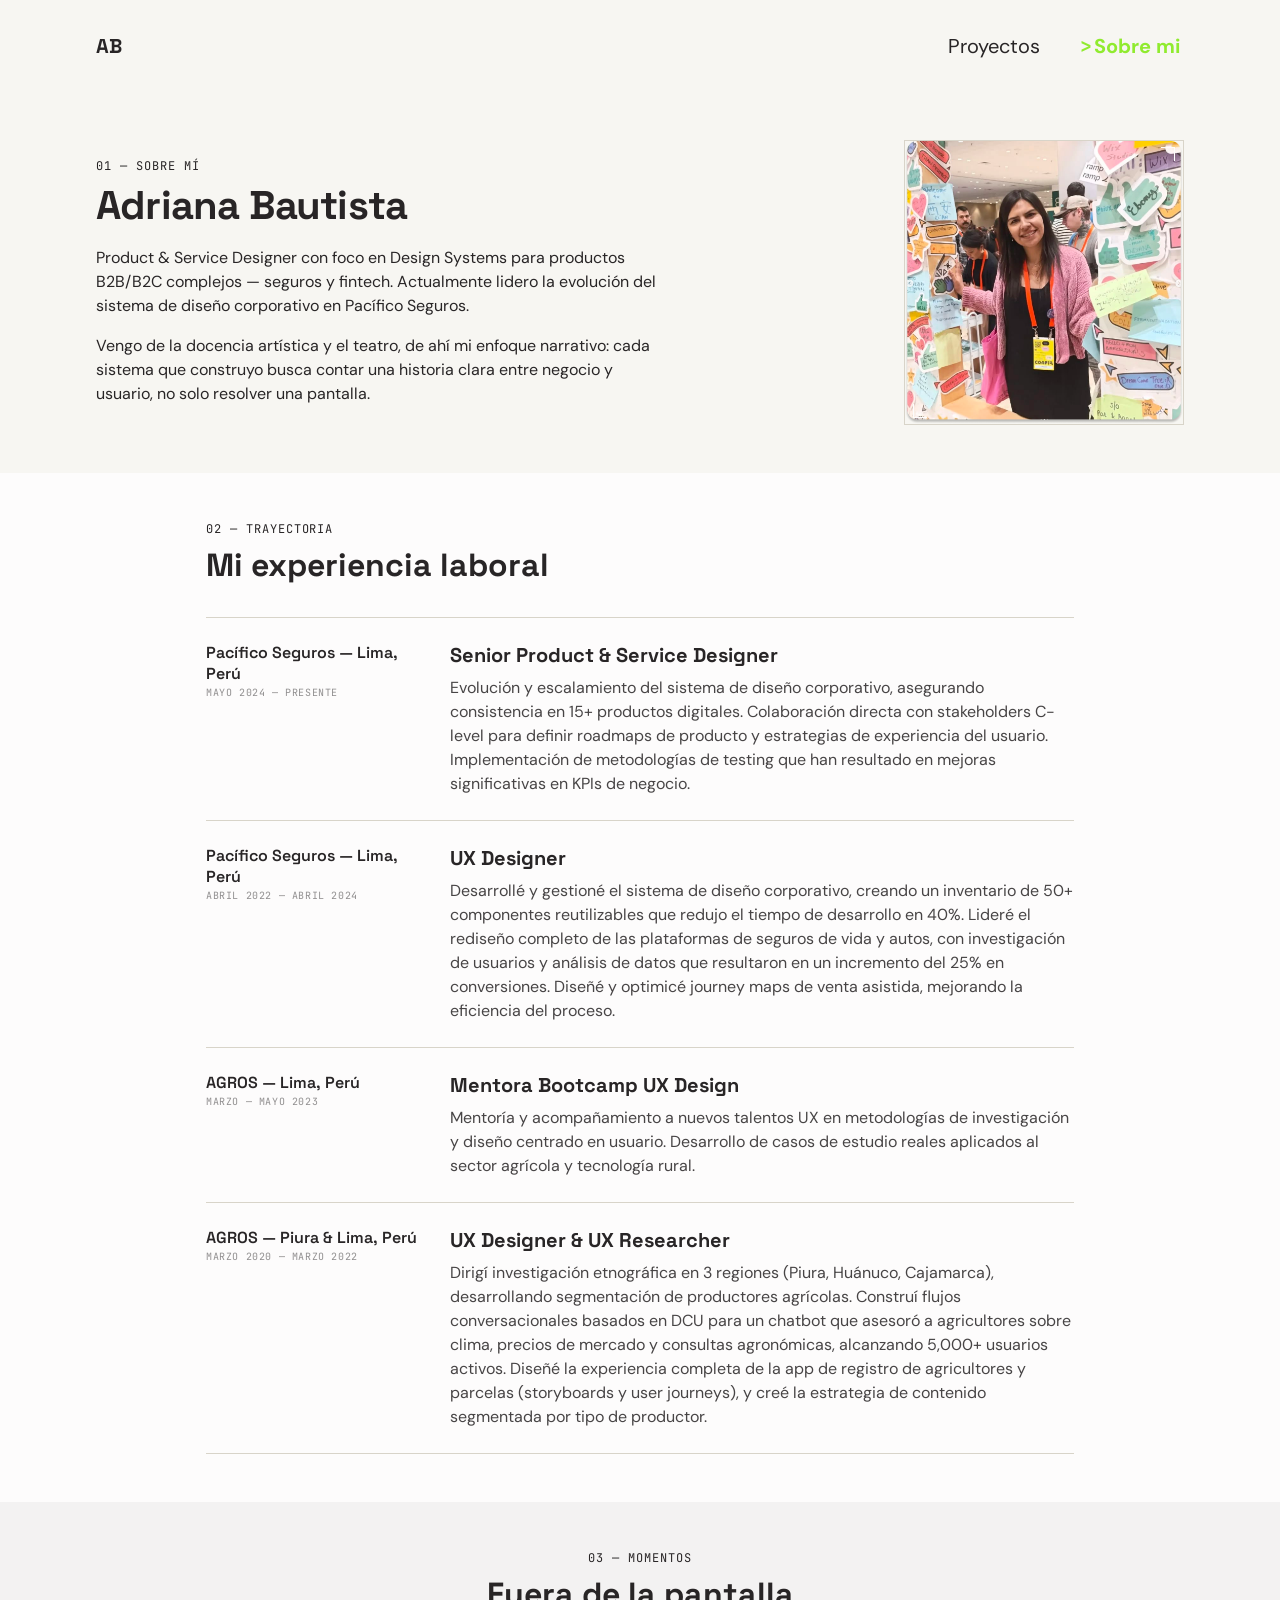
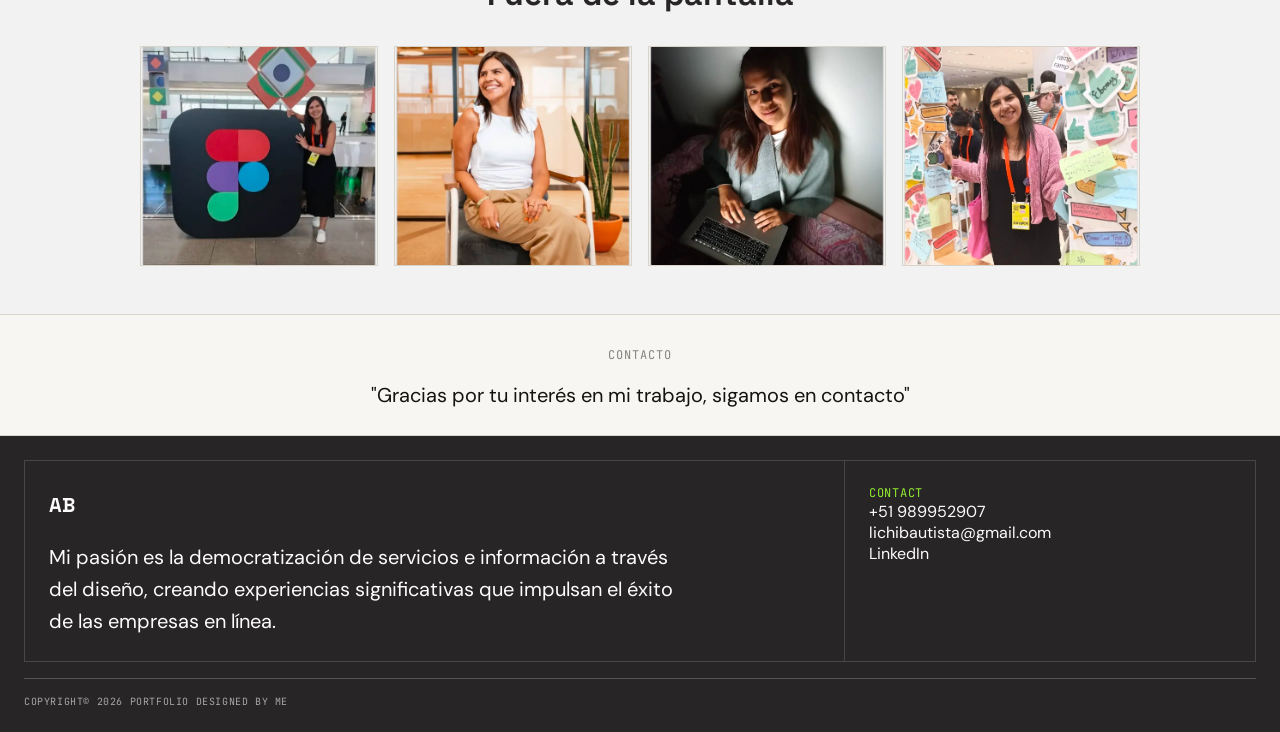
==== index.html @ 5d4fad94 "Add files via upload" ====
<!DOCTYPE html>
<html lang="es">
<head>
  <meta charset="UTF-8" />
  <meta name="viewport" content="width=device-width, initial-scale=1.0" />
  <title>Sobre mí — Adriana Bautista</title>
  <link rel="icon" type="image/svg+xml" href="favicon.svg" />
  <link rel="stylesheet" href="tokens.css?v=13" />
  <link rel="stylesheet" href="styles.css?v=13" />
</head>
<body>

  <!-- ===================== NAVBAR ===================== -->
  <header class="navbar">
    <a href="proyectos.html" class="navbar__logo">
      AB
      <span class="navbar__logo-tooltip">Volver al inicio</span>
    </a>
    <nav>
      <ul class="navbar__menu">
        <li><a href="proyectos.html" class="navbar__link">Proyectos</a></li>
        <li><a href="index.html" class="navbar__link navbar__link--active" aria-current="page">Sobre mi</a></li>
      </ul>
    </nav>
  </header>

  <!-- ===================== HERO ===================== -->
  <section class="about-hero">
    <div>
      <div class="about-hero__eyebrow" data-reveal>01 — sobre mí</div>
      <h1 class="about-hero__title" data-reveal>Adriana Bautista</h1>
      <p class="about-hero__bio" data-reveal>
        Product &amp; Service Designer con foco en Design Systems para
        productos B2B/B2C complejos — seguros y fintech. Actualmente lidero
        la evolución del sistema de diseño corporativo en Pacífico Seguros.
      </p>
      <p class="about-hero__bio" data-reveal>
        Vengo de la docencia artística y el teatro, de ahí mi enfoque
        narrativo: cada sistema que construyo busca contar una historia
        clara entre negocio y usuario, no solo resolver una pantalla.
      </p>
    </div>
    <div class="about-hero__photo" data-reveal>
      <img src="about-headshot.png" alt="Adriana Bautista" />
      <span class="about-hero__corner about-hero__corner--tr" aria-hidden="true"></span>
      <span class="about-hero__corner about-hero__corner--bl" aria-hidden="true"></span>
    </div>
  </section>

  <!-- ===================== TRAYECTORIA ===================== -->
  <section class="timeline-section">
    <div class="timeline-section__eyebrow" data-reveal>02 — trayectoria</div>
    <h2 class="timeline-section__title" data-reveal>Mi experiencia laboral</h2>

    <div class="timeline-entry" data-reveal>
      <div class="timeline-entry__meta">
        <span class="timeline-entry__company">Pacífico Seguros — Lima, Perú</span>
        <span class="timeline-entry__dates">Mayo 2024 — Presente</span>
      </div>
      <div>
        <h3 class="timeline-entry__role">Senior Product &amp; Service Designer</h3>
        <p class="timeline-entry__description">
          Evolución y escalamiento del sistema de diseño corporativo,
          asegurando consistencia en 15+ productos digitales. Colaboración
          directa con stakeholders C-level para definir roadmaps de producto
          y estrategias de experiencia del usuario. Implementación de
          metodologías de testing que han resultado en mejoras significativas
          en KPIs de negocio.
        </p>
      </div>
    </div>

    <div class="timeline-entry" data-reveal>
      <div class="timeline-entry__meta">
        <span class="timeline-entry__company">Pacífico Seguros — Lima, Perú</span>
        <span class="timeline-entry__dates">Abril 2022 — Abril 2024</span>
      </div>
      <div>
        <h3 class="timeline-entry__role">UX Designer</h3>
        <p class="timeline-entry__description">
          Desarrollé y gestioné el sistema de diseño corporativo, creando un
          inventario de 50+ componentes reutilizables que redujo el tiempo
          de desarrollo en 40%. Lideré el rediseño completo de las
          plataformas de seguros de vida y autos, con investigación de
          usuarios y análisis de datos que resultaron en un incremento del
          25% en conversiones. Diseñé y optimicé journey maps de venta
          asistida, mejorando la eficiencia del proceso.
        </p>
      </div>
    </div>

    <div class="timeline-entry" data-reveal>
      <div class="timeline-entry__meta">
        <span class="timeline-entry__company">AGROS — Lima, Perú</span>
        <span class="timeline-entry__dates">Marzo — Mayo 2023</span>
      </div>
      <div>
        <h3 class="timeline-entry__role">Mentora Bootcamp UX Design</h3>
        <p class="timeline-entry__description">
          Mentoría y acompañamiento a nuevos talentos UX en metodologías de
          investigación y diseño centrado en usuario. Desarrollo de casos
          de estudio reales aplicados al sector agrícola y tecnología rural.
        </p>
      </div>
    </div>

    <div class="timeline-entry" data-reveal>
      <div class="timeline-entry__meta">
        <span class="timeline-entry__company">AGROS — Piura &amp; Lima, Perú</span>
        <span class="timeline-entry__dates">Marzo 2020 — Marzo 2022</span>
      </div>
      <div>
        <h3 class="timeline-entry__role">UX Designer &amp; UX Researcher</h3>
        <p class="timeline-entry__description">
          Dirigí investigación etnográfica en 3 regiones (Piura, Huánuco,
          Cajamarca), desarrollando segmentación de productores agrícolas.
          Construí flujos conversacionales basados en DCU para un chatbot
          que asesoró a agricultores sobre clima, precios de mercado y
          consultas agronómicas, alcanzando 5,000+ usuarios activos. Diseñé
          la experiencia completa de la app de registro de agricultores y
          parcelas (storyboards y user journeys), y creé la estrategia de
          contenido segmentada por tipo de productor.
        </p>
      </div>
    </div>
  </section>

  <!-- ===================== MOMENTOS ===================== -->
  <section class="moments-section">
    <span class="moments-section__eyebrow" data-reveal>03 — momentos</span>
    <h2 class="moments-section__title" data-reveal>Fuera de la pantalla</h2>
    <div class="moments-grid" data-reveal>
      <img src="about-figma-config.png" alt="Adriana en Config, la conferencia de Figma" />
      <img src="about-conf-wall.png" alt="Adriana en una conferencia de diseño" />
      <img src="about-laboratoria.png" alt="Adriana en su graduación de Laboratoria" />
      <img src="about-headshot.png" alt="Adriana Bautista" />
    </div>
  </section>

  <!-- ===================== FOOTER ===================== -->
  <section class="footer-cta">
    <div class="footer-cta__eyebrow">contacto</div>
    "Gracias por tu interés en mi trabajo, sigamos en contacto"
  </section>

  <footer class="footer">
    <div class="footer__top">
      <div>
        <div class="navbar__logo" style="color: var(--color-secondary-10); margin-bottom: var(--space-16); cursor: default;">AB</div>
        <p class="footer__bio">
          Mi pasión es la democratización de servicios e información a través
          del diseño, creando experiencias significativas que impulsan el
          éxito de las empresas en línea.
        </p>
      </div>
      <div>
        <p class="footer__contact-title">Contact</p>
        <p class="footer__contact-item"><a href="tel:+51989952907">+51 989952907</a></p>
        <p class="footer__contact-item"><a href="mailto:lichibautista@gmail.com">lichibautista@gmail.com</a></p>
        <p class="footer__contact-item"><a href="https://www.linkedin.com/in/adrianabv/" target="_blank" rel="noopener">LinkedIn</a></p>
      </div>
    </div>
    <div class="footer__divider"></div>
    <p class="footer__copyright">Copyright© 2026 Portfolio designed by me</p>
  </footer>

  <button class="floating-avatar" id="floating-avatar" aria-label="Volver al inicio de la página" type="button">AB</button>

  <script src="main.js?v=13"></script>
</body>
</html>
---- tokens.css ----
/* ==========================================================================
   TOKENS.CSS
   Fuente de verdad del sistema de diseño. Extraído del Figma "portfolio_adri".
   REGLA: nunca hardcodear un color, tamaño de fuente o spacing fuera de aquí.
   Si necesitas un valor nuevo, agrégalo como token primero.
   ========================================================================== */

:root {
  /* ---- Color / Primitivos ---- */
  --gray-25: #fcfcfd;
  --gray-600: #475467;

  /* ---- Color / Secondary scale (neutros) ---- */
  --color-secondary-10: #fdfcfc;
  --color-secondary-50: #f3f2f2;
  --color-secondary-300: #c2bdc0;
  --color-secondary-900: #282526;

  /* ---- Color / Acentos con rol semántico ---- */
  --color-primary-10: #fef6fa;      /* fondo de sección destacada (footer CTA) */
  --color-accent-lime: #90eb2f;     /* acento decorativo / underline / borde CTA */
  --color-mint-light: #effcf0;      /* fondo sección hero */
  --color-mint-badge: #c9fdc0;      /* fondo de badges de categoría */
  --color-metric-text: #2f5e14;     /* texto sobre --color-mint-badge — para
     el pill de métrica real en casos ancla (SUS, %, conteos). Reutiliza
     --color-mint-badge como fondo en vez de crear un tono nuevo. */

  /* ---- Tipografía / Familias ---- */
  --font-title: 'Space Grotesk', sans-serif;   /* H1, H2 */
  --font-subtitle: 'Space Grotesk', sans-serif; /* H3, títulos de card */
  --font-body: 'DM Sans', sans-serif;           /* párrafos, labels */
  --font-mono: 'JetBrains Mono', monospace;     /* NUEVO — labels técnicos,
     tags de spec (dirección B: editorial/sistema, no "SaaS friendly") */

  /* ---- Dirección B: paleta editorial para hero y acentos técnicos ----
     No reemplaza la paleta existente (mint/lima ya usada en cards) —
     conviven: el hero usa hueso/tinta, el resto del sitio sigue en su
     paleta ya establecida. Ver nota de sistema en el chat sobre por qué
     no se aplicó todavía a todo el sitio. */
  --color-hero-bg: #f7f6f2;
  --color-hero-ink: #15130f;
  --color-hero-line: #d8d4c9;
  --color-hero-surface: #eae7dd;

  /* ---- Tipografía / Escala (tomada literal del Figma) ---- */
  --font-size-xs: 12px;
  --font-size-sm: 16px;   /* nota: sm y md coinciden en el Figma original */
  --font-size-md: 16px;
  --font-size-lg: 20px;
  --font-size-2xl: 32px;
  --font-size-3xl: 40px;

  --line-height-xs: 16px;
  --line-height-sm: 24px;
  --line-height-md: 32px;
  --line-height-lg: 40px;
  --line-height-xl: 48px;

  --font-weight-regular: 400;
  --font-weight-semibold: 600;
  --font-weight-bold: 700;

  /* ---- Spacing (escala de 8pt, tomada del Figma) ---- */
  --space-4: 4px;
  --space-8: 8px;
  --space-16: 16px;
  --space-24: 24px;
  --space-32: 32px;
  --space-48: 48px;
  --space-96: 96px;

  /* ---- Radio de bordes ---- */
  --radius-sm: 8px;
  --radius-md: 16px;
  --radius-lg: 24px;

  /* ---- Breakpoint (referencia, no ejecutable en CSS puro) ----
     mobile: < 768px
     desktop: >= 768px
     Si más adelante hay datos de tráfico real, se puede sumar un
     breakpoint intermedio (tablet ~1024px). Por ahora, uno solo
     evita sobre-ingeniería sin evidencia de uso. */

  /* ---- Motion tokens ----
     Dos duraciones, dos easings. No más — un sistema de motion con
     10 curvas distintas es tan inconsistente como uno sin tokens.
     easing-standard: para elementos que entran/cambian de estado.
     easing-emphasis: para microinteracciones que necesitan "vida"
     (hover de card, bounce sutil) — sale rápido, llega suave. */
  --duration-fast: 180ms;
  --duration-base: 320ms;
  --duration-slow: 600ms;
  --easing-standard: cubic-bezier(0.4, 0, 0.2, 1);
  --easing-emphasis: cubic-bezier(0.34, 1.56, 0.64, 1);

  /* ---- Motion reveal tokens ----
     El motion también es un token, no un efecto suelto (misma tesis que
     "toda la plataforma es un artefacto de tokens"). Regla de uso:
     - reveal-char: typewriter, solo para el mensaje central (<80 caracteres,
       primera vez por sesión) — quote-panel y KPI de Resultado con número real.
     - reveal-word: stagger por palabra, para contexto/narrativa más larga.
     - reveal-simple: fade/slide único — todo lo demás, y repeticiones
       dentro de la misma sesión (evita fatiga, Ley de Jakob).
     - corner-draw: los corner marks se "dibujan" en vez de aparecer de golpe. */
  --motion-reveal-char: 18ms;
  --motion-reveal-word: 45ms;
  --motion-reveal-simple: 320ms;
  --motion-corner-draw: 480ms cubic-bezier(0.2, 0.7, 0.3, 1);
}
---- styles.css ----
/* ==========================================================================
   STYLES.CSS
   Consume tokens.css. Nomenclatura BEM para que cada bloque sea reconocible
   como componente reutilizable, no como estilo suelto por página.
   ========================================================================== */

@import url('https://fonts.googleapis.com/css2?family=Space+Grotesk:wght@500;700&family=DM+Sans:wght@400;500;600&family=JetBrains+Mono:wght@400;500&display=swap');

* {
  box-sizing: border-box;
  margin: 0;
  padding: 0;
}

html {
  overflow-x: hidden;
}

body {
  font-family: var(--font-body);
  color: var(--color-secondary-900);
  background: var(--color-secondary-10);
  -webkit-font-smoothing: antialiased;
  overflow-x: hidden;
}

a {
  color: inherit;
  text-decoration: none;
  transition: color var(--duration-fast) var(--easing-standard);
}

/* ==========================================================================
   SCROLL REVEAL — utilidad reusable, no un efecto por sección distinto.
   Un solo patrón (fade + subtle rise) aplicado con delay escalonado via
   variable CSS, activado por IntersectionObserver en main.js.
   ========================================================================== */

[data-reveal] {
  opacity: 0;
  transform: translateY(24px);
  transition: opacity var(--duration-slow) var(--easing-standard),
              transform var(--duration-slow) var(--easing-standard);
  transition-delay: var(--reveal-delay, 0ms);
}

[data-reveal].is-visible {
  opacity: 1;
  transform: translateY(0);
}

@media (prefers-reduced-motion: reduce) {
  [data-reveal] {
    opacity: 1;
    transform: none;
    transition: none;
  }
}

img {
  max-width: 100%;
  display: block;
}

/* ==========================================================================
   NAVBAR
   ========================================================================== */

.navbar {
  position: sticky;
  top: 0;
  z-index: 40;
  display: flex;
  align-items: center;
  justify-content: space-between;
  padding: var(--space-24) var(--space-96);
  background: var(--color-hero-bg);
}

.navbar__logo {
  position: relative;
  display: inline-block;
  font-family: var(--font-title);
  font-weight: var(--font-weight-bold);
  font-size: var(--font-size-lg);
  line-height: var(--line-height-lg);
  letter-spacing: -0.01em;
  cursor: pointer;
}

.navbar__logo-tooltip {
  position: absolute;
  top: calc(100% + var(--space-8));
  left: 0;
  white-space: nowrap;
  background: var(--color-secondary-900);
  color: var(--color-hero-bg);
  font-family: var(--font-mono);
  font-size: 10px;
  text-transform: uppercase;
  letter-spacing: 0.06em;
  padding: var(--space-8) var(--space-16);
  border-radius: 2px;
  opacity: 0;
  transform: translateY(-4px);
  pointer-events: none;
  transition: opacity var(--duration-fast) var(--easing-standard),
              transform var(--duration-fast) var(--easing-standard);
}

.navbar__logo:hover .navbar__logo-tooltip,
.navbar__logo:focus-visible .navbar__logo-tooltip {
  opacity: 1;
  transform: translateY(0);
}

@media (prefers-reduced-motion: reduce) {
  .navbar__logo-tooltip {
    transition: none;
  }
}

.navbar__menu {
  display: flex;
  gap: var(--space-32);
  list-style: none;
}

.navbar__link {
  position: relative;
  display: inline-flex;
  align-items: center;
  font-family: var(--font-body);
  font-size: var(--font-size-lg);
  padding: var(--space-8) var(--space-4);
  min-height: 44px;
}

/* Prefijo ">" reservado en TODOS los items (activos o no) — el ancho
   fijo evita que el texto salte al cambiar de item activo (jank).
   Contenido siempre presente, solo cambia opacidad/posición. */
.navbar__link::before {
  content: '>';
  display: inline-block;
  width: 14px;
  font-family: var(--font-mono);
  color: var(--color-accent-lime);
  opacity: 0;
  transform: translateX(-4px);
  transition: opacity var(--duration-fast) var(--easing-standard),
              transform var(--duration-fast) var(--easing-standard);
}

.navbar__link--active {
  font-weight: var(--font-weight-bold);
  color: var(--color-accent-lime);
}

.navbar__link--active::before {
  opacity: 1;
  transform: translateX(0);
}

@media (max-width: 768px) {
  .navbar__link::before {
    width: 12px;
  }
}

@media (prefers-reduced-motion: reduce) {
  .navbar__link::before {
    transition: none;
  }
}

/* ==========================================================================
   CASE STUDY — componentes reutilizables para las 5 páginas de detalle
   (fna.html, inkabank.html, agros.html, ama.html, banbif.html). Mismo
   lenguaje que el resto del sitio: hueso/tinta, bordes finos, mono labels,
   corner marks. Un solo set de clases para las 5 páginas.
   ========================================================================== */

.case-breadcrumb {
  padding: var(--space-16) var(--space-96) 0;
  font-family: var(--font-mono);
  font-size: var(--font-size-xs);
  text-transform: uppercase;
  letter-spacing: 0.06em;
  opacity: 0.5;
}

.case-breadcrumb a {
  border-bottom: 1px solid var(--color-secondary-300);
  padding-bottom: 1px;
  transition: border-color var(--duration-fast) var(--easing-standard);
}

.case-breadcrumb a:hover,
.case-breadcrumb a:focus-visible {
  border-bottom-color: var(--color-secondary-900);
}

.case-nav-footer {
  display: flex;
  justify-content: space-between;
  align-items: center;
  padding-top: var(--space-32);
  margin-top: var(--space-16);
  border-top: 0.5px solid var(--color-hero-line);
  font-family: var(--font-mono);
  font-size: var(--font-size-xs);
  text-transform: uppercase;
  letter-spacing: 0.06em;
}

.case-nav-footer a {
  border-bottom: 1px solid var(--color-secondary-300);
  padding-bottom: 1px;
  transition: border-color var(--duration-fast) var(--easing-standard);
}

.case-nav-footer a:hover,
.case-nav-footer a:focus-visible {
  border-bottom-color: var(--color-secondary-900);
}

.case-hero {
  background: var(--color-hero-bg);
  padding: var(--space-48) var(--space-96);
  display: flex;
  flex-direction: column;
  align-items: center;
  gap: var(--space-16);
}

.case-hero__eyebrow {
  font-family: var(--font-mono);
  font-size: var(--font-size-xs);
  text-transform: uppercase;
  letter-spacing: 0.08em;
  opacity: 0.5;
}

.case-hero__title {
  font-family: var(--font-title);
  font-weight: var(--font-weight-bold);
  font-size: var(--font-size-3xl);
  line-height: var(--line-height-xl);
  letter-spacing: -0.02em;
  margin: 0;
}

.case-hero__meta {
  display: grid;
  grid-template-columns: repeat(4, 1fr);
  border: 0.5px solid var(--color-hero-line);
  max-width: 720px;
  margin: 0 auto;
}

.case-hero__meta-cell {
  padding: var(--space-16);
  border-right: 0.5px solid var(--color-hero-line);
  display: flex;
  flex-direction: column;
  gap: 2px;
}

.case-hero__meta-cell:last-child {
  border-right: none;
}

.case-hero__meta-label {
  font-family: var(--font-mono);
  font-size: 10px;
  text-transform: uppercase;
  letter-spacing: 0.06em;
  opacity: 0.5;
}

.case-hero__meta-value {
  font-family: var(--font-subtitle);
  font-weight: var(--font-weight-semibold);
  font-size: var(--font-size-sm);
}

.case-body {
  max-width: 760px;
  margin: 0 auto;
  padding: var(--space-48) var(--space-16);
  display: flex;
  flex-direction: column;
  gap: var(--space-48);
}

.case-section {
  display: flex;
  flex-direction: column;
  gap: var(--space-16);
  padding-top: var(--space-32);
  border-top: 0.5px solid var(--color-hero-line);
}

.case-section:first-child {
  border-top: none;
  padding-top: 0;
}

.case-section__label {
  display: flex;
  align-items: center;
  gap: var(--space-8);
  font-family: var(--font-mono);
  font-size: var(--font-size-xs);
  text-transform: uppercase;
  letter-spacing: 0.08em;
  color: var(--gray-600);
}

.case-section__label::before {
  content: '';
  width: 8px;
  height: 8px;
  background: var(--color-accent-lime);
}

.case-section__title {
  font-family: var(--font-title);
  font-weight: var(--font-weight-bold);
  font-size: var(--font-size-lg);
  margin: 0;
}

.case-section p {
  font-size: var(--font-size-md);
  line-height: var(--line-height-sm);
}

.case-section__tokens {
  display: flex;
  justify-content: space-between;
  gap: var(--space-16);
  margin-top: var(--space-8);
  padding-top: var(--space-8);
  border-top: 0.5px solid var(--color-hero-line);
  font-family: var(--font-mono);
  font-size: 10px;
  opacity: 0.45;
}

@media (max-width: 768px) {
  .case-section__tokens {
    flex-direction: column;
    gap: 2px;
  }
}

.case-image {
  position: relative;
  border: 0.5px solid var(--color-hero-line);
  padding: var(--space-16);
  display: flex;
  justify-content: center;
  background: var(--color-hero-surface);
}

.case-image img,
.case-image video {
  max-width: 100%;
  height: auto;
}

.case-image__caption {
  margin-top: var(--space-8);
  font-family: var(--font-mono);
  font-size: 10px;
  text-align: center;
  opacity: 0.5;
}

.case-proto-link {
  display: inline-flex;
  align-items: center;
  gap: var(--space-8);
  border: 0.5px solid var(--color-secondary-900);
  padding: var(--space-8) var(--space-16);
  font-family: var(--font-mono);
  font-size: var(--font-size-xs);
  text-transform: uppercase;
  letter-spacing: 0.06em;
  transition: background var(--duration-fast) var(--easing-standard),
              color var(--duration-fast) var(--easing-standard);
}

.case-proto-link:hover,
.case-proto-link:focus-visible {
  background: var(--color-secondary-900);
  color: var(--color-hero-bg);
}

.case-gallery {
  display: grid;
  grid-template-columns: 2fr 1fr;
  gap: var(--space-16);
  align-items: start;
}

.case-gallery .case-image {
  height: 100%;
}

.case-image--mobile img,
.case-image--mobile video {
  max-height: 420px;
  width: auto;
  margin: 0 auto;
}

.case-mobile-preview {
  max-width: 260px;
  margin: var(--space-16) auto 0;
}

.version-timeline {
  display: grid;
  grid-template-columns: repeat(3, 1fr);
  gap: var(--space-16);
}

.version-timeline__item {
  display: flex;
  flex-direction: column;
  align-items: center;
  gap: var(--space-8);
}

.version-timeline__year {
  font-family: var(--font-mono);
  font-size: var(--font-size-xs);
  text-transform: uppercase;
  letter-spacing: 0.08em;
  opacity: 0.5;
}

@media (max-width: 768px) {
  .version-timeline {
    grid-template-columns: 1fr;
  }
}

@media (max-width: 768px) {
  .case-gallery {
    grid-template-columns: 1fr;
  }
}

@media (max-width: 768px) {
  .case-breadcrumb,
  .case-hero {
    padding-left: var(--space-16);
    padding-right: var(--space-16);
  }
  .case-hero__meta {
    grid-template-columns: repeat(2, 1fr);
  }
  .case-hero__meta-cell:nth-child(2n) {
    border-right: none;
  }
}


/* ==========================================================================
   HERO — dirección B: spec-sheet editorial, no "SaaS friendly".
   Referencia: inspector de Figma / redlines. Paleta hueso+tinta propia
   de esta sección (--color-hero-*), separada de la paleta mint/lima que
   usa el resto del sitio — ver nota de sistema sobre extender esto a
   todo el sitio en una siguiente pasada.
   ========================================================================== */

.hero-b {
  background: var(--color-hero-bg);
  color: var(--color-hero-ink);
  border: 0.5px solid var(--color-hero-line);
  padding: var(--space-48) var(--space-96) var(--space-24);
  display: flex;
  flex-direction: column;
  align-items: center;
  gap: var(--space-4);
}

.hero-b__eyebrow {
  font-family: var(--font-mono);
  font-size: var(--font-size-xs);
  text-transform: uppercase;
  letter-spacing: 0.08em;
  opacity: 0.55;
  text-align: center;
  margin: 0 auto;
  animation: hero-rise var(--duration-slow) var(--easing-standard) both;
}

.hero-b__name {
  font-family: var(--font-title);
  font-weight: var(--font-weight-bold);
  font-size: var(--font-size-3xl);
  line-height: var(--line-height-xl);
  letter-spacing: -0.02em;
  text-align: center;
  margin: 0;
  animation: hero-rise var(--duration-slow) var(--easing-standard) 80ms both;
}

.hero-b__tagline {
  font-size: var(--font-size-md);
  line-height: var(--line-height-sm);
  text-align: center;
  max-width: 480px;
  opacity: 0.75;
  margin: 0 auto var(--space-24);
  animation: hero-rise var(--duration-slow) var(--easing-standard) 140ms both;
}

@keyframes hero-rise {
  from { opacity: 0; transform: translateY(16px); }
  to   { opacity: 1; transform: translateY(0); }
}

/* ---- Panel: grid de spec + foto, sin sombra, con líneas finas ---- */

.hero-b__panel {
  display: grid;
  grid-template-columns: 1fr 220px;
  max-width: 720px;
  margin: 0 auto;
  border: 0.5px solid var(--color-hero-line);
  animation: hero-rise var(--duration-slow) var(--easing-standard) 200ms both;
}

.hero-b__spec {
  border-right: 0.5px solid var(--color-hero-line);
  display: flex;
  flex-direction: column;
}

.hero-b__spec-grid {
  display: grid;
  grid-template-columns: repeat(2, 1fr);
}

.hero-b__spec-cell {
  padding: var(--space-16);
  border-right: 0.5px solid var(--color-hero-line);
  border-bottom: 0.5px solid var(--color-hero-line);
  display: flex;
  flex-direction: column;
  gap: 2px;
}

.hero-b__spec-cell:nth-child(2n) {
  border-right: none;
}

.hero-b__spec-cell--status {
  flex-direction: row;
  align-items: center;
  gap: var(--space-8);
  border-bottom: none;
}

.hero-b__spec-cell--wide {
  grid-column: span 2;
  border-right: none;
  border-bottom: 0.5px solid var(--color-hero-line);
}

.hero-b__spec-cell--wide:last-child {
  border-bottom: none;
}

.hero-b__spec-bio {
  font-family: var(--font-body);
  font-size: var(--font-size-sm);
  line-height: var(--line-height-sm);
  max-width: 460px;
  opacity: 0.8;
  margin: 0;
}

.hero-b__spec-label {
  font-family: var(--font-mono);
  font-size: 10px;
  text-transform: uppercase;
  letter-spacing: 0.06em;
  opacity: 0.5;
}

.hero-b__spec-value {
  font-family: var(--font-title);
  font-weight: var(--font-weight-bold);
  font-size: var(--font-size-lg);
}

.hero-b__spec-cell--status .hero-b__spec-value {
  font-family: var(--font-body);
  font-weight: var(--font-weight-semibold);
  font-size: var(--font-size-sm);
}

.hero-b__status-dot {
  width: 7px;
  height: 7px;
  border-radius: 50%;
  background: var(--color-accent-lime);
  flex-shrink: 0;
}

.hero-b__spec-footer {
  margin-top: auto;
  padding: var(--space-12, 12px) var(--space-16);
  border-top: 0.5px solid var(--color-hero-line);
  display: flex;
  justify-content: space-between;
  font-family: var(--font-mono);
  font-size: 10px;
  opacity: 0.5;
}

/* ---- Foto: sin sombra, con corner marks (firma visual del sistema) ---- */

.hero-b__photo {
  position: relative;
  background: var(--color-hero-surface);
  display: flex;
  align-items: flex-end;
  justify-content: center;
  overflow: hidden;
}

.hero-b__photo img {
  width: 100%;
  height: auto;
  display: block;
  object-fit: cover;
}

.hero-b__photo-tag {
  position: absolute;
  top: 8px;
  left: 8px;
  font-family: var(--font-mono);
  font-size: 9px;
  opacity: 0.4;
  z-index: 2;
}

.hero-b__corner {
  position: absolute;
  width: 14px;
  height: 14px;
  z-index: 2;
}

.hero-b__corner--tr {
  top: 6px;
  right: 8px;
  border-top: 1.5px solid var(--color-secondary-900);
  border-right: 1.5px solid var(--color-secondary-900);
}

.hero-b__corner--bl {
  bottom: 6px;
  left: 8px;
  border-bottom: 1.5px solid var(--color-secondary-900);
  border-left: 1.5px solid var(--color-secondary-900);
}

.hero-b__scroll-cue {
  display: flex;
  align-items: center;
  gap: var(--space-8);
  max-width: 720px;
  margin: var(--space-24) auto 0;
  cursor: pointer;
  font-family: var(--font-mono);
  font-size: 10px;
  text-transform: uppercase;
  letter-spacing: 0.06em;
  opacity: 0.5;
  padding: var(--space-8) 0;
  transition: opacity var(--duration-fast) var(--easing-standard);
}

.hero-b__scroll-cue:hover,
.hero-b__scroll-cue:focus-visible {
  opacity: 0.9;
}

.hero-b__scroll-line {
  flex: 1;
  height: 0.5px;
  background: var(--color-hero-line);
}

@media (max-width: 768px) {
  .hero-b {
    padding: var(--space-24) var(--space-16);
  }
  .hero-b__panel {
    grid-template-columns: 1fr;
  }
  .hero-b__spec {
    border-right: none;
    border-bottom: 0.5px solid var(--color-hero-line);
  }
  .hero-b__photo {
    min-height: 240px;
  }
}

@media (prefers-reduced-motion: reduce) {
  .hero-b__eyebrow,
  .hero-b__name,
  .hero-b__tagline,
  .hero-b__panel {
    animation: none;
  }
}

/* ==========================================================================
   QUOTE — panel editorial, mismo lenguaje que hero-b y project-card
   (borde fino + corner marks). Reemplaza el confetti de flores pastel,
   que pertenecía a la dirección visual anterior (ver chat: "ya no encaja").
   ========================================================================== */

.quote-section {
  padding: var(--space-48) var(--space-96);
  display: flex;
  flex-direction: column;
  align-items: center;
  gap: var(--space-16);
}

.quote-section__eyebrow {
  font-family: var(--font-mono);
  font-size: var(--font-size-xs);
  text-transform: uppercase;
  letter-spacing: 0.08em;
  opacity: 0.5;
}

.quote-panel {
  position: relative;
  max-width: 640px;
  margin: 0 auto;
  border: 0.5px solid var(--color-hero-line);
  padding: var(--space-48) var(--space-32);
  display: flex;
  flex-direction: column;
  align-items: center;
  gap: var(--space-16);
  background: var(--color-hero-bg);
}

.quote-panel__mark {
  font-family: var(--font-title);
  font-size: 48px;
  line-height: 1;
  color: var(--color-accent-lime);
  -webkit-text-stroke: 1.5px var(--color-secondary-900);
}

.quote-section__text {
  max-width: 480px;
  font-size: var(--font-size-lg);
  line-height: var(--line-height-md);
  text-align: center;
  margin: 0;
}

.quote-section__author {
  font-family: var(--font-mono);
  font-size: var(--font-size-xs);
  text-transform: uppercase;
  letter-spacing: 0.06em;
  opacity: 0.6;
  margin: 0;
}

.quote-panel__tokens {
  display: flex;
  gap: var(--space-16);
  font-family: var(--font-mono);
  font-size: 10px;
  opacity: 0.45;
}

.quote-panel__corner {
  position: absolute;
  width: 14px;
  height: 14px;
}

.quote-panel__corner--tr {
  top: 8px;
  right: 8px;
  border-top: 1.5px solid var(--color-secondary-900);
  border-right: 1.5px solid var(--color-secondary-900);
}

.quote-panel__corner--bl {
  bottom: 8px;
  left: 8px;
  border-bottom: 1.5px solid var(--color-secondary-900);
  border-left: 1.5px solid var(--color-secondary-900);
}

/* Corner-draw: en vez de aparecer de golpe, la esquina "se dibuja" —
   ambos brazos crecen desde el vértice hacia afuera. Activado por JS
   agregando .is-drawn cuando el quote-panel entra a viewport. */
.quote-panel__corner--tr,
.quote-panel__corner--bl {
  --draw: 0;
}

.quote-panel__corner--tr {
  clip-path: polygon(0 0, calc(var(--draw) * 100%) 0, calc(var(--draw) * 100%) 100%, 0 100%);
  transition: clip-path var(--motion-corner-draw);
}

.quote-panel__corner--bl {
  clip-path: polygon(calc(100% - (var(--draw) * 100%)) 100%, 100% 100%, 100% 0, calc(100% - (var(--draw) * 100%)) 0);
  transition: clip-path var(--motion-corner-draw);
}

.quote-panel.is-drawn .quote-panel__corner--tr,
.quote-panel.is-drawn .quote-panel__corner--bl {
  --draw: 1;
}

/* Cursor parpadeante del typewriter — agregado por JS al final del
   texto mientras escribe, removido al terminar. */
.quote-panel__cursor {
  display: inline-block;
  width: 2px;
  height: 1em;
  background: var(--color-accent-lime);
  margin-left: 2px;
  vertical-align: text-bottom;
  animation: cursor-blink 0.8s step-end infinite;
}

@keyframes cursor-blink {
  0%, 100% { opacity: 1; }
  50% { opacity: 0; }
}

@media (prefers-reduced-motion: reduce) {
  .quote-panel__corner--tr,
  .quote-panel__corner--bl {
    transition: none;
    --draw: 1;
  }
  .quote-panel__cursor {
    display: none;
  }
}

/* ==========================================================================
   PROYECTOS — GRID Y CARD
   ========================================================================== */

.projects-section {
  background: var(--color-secondary-50);
  padding: var(--space-48) var(--space-96);
  display: flex;
  flex-direction: column;
  align-items: center;
  gap: var(--space-8);
}

.projects-section__eyebrow {
  font-family: var(--font-mono);
  font-size: var(--font-size-xs);
  text-transform: uppercase;
  letter-spacing: 0.08em;
  opacity: 0.5;
}

.projects-section__title {
  position: relative;
  font-family: var(--font-title);
  font-weight: var(--font-weight-bold);
  font-size: var(--font-size-2xl);
  line-height: var(--line-height-lg);
  padding-bottom: 16px;
}

.projects-section__title::after {
  content: '';
  position: absolute;
  bottom: 0;
  left: 50%;
  transform: translateX(-50%);
  width: 48px;
  height: 2px;
  background: var(--color-accent-lime);
}

.projects-grid {
  display: grid;
  grid-template-columns: repeat(auto-fit, minmax(320px, 1fr));
  gap: var(--space-24);
  width: 100%;
  margin-top: var(--space-32);
}

/* ==========================================================================
   CAROUSEL — resto de proyectos, más allá de los 3 destacados. Scroll-snap
   nativo (drag/swipe gratis en touch y trackpad), flechas para affordance
   visible en desktop. Mismo lenguaje visual que project-card, sin librería.
   ========================================================================== */

.carousel-wrapper {
  display: flex;
  align-items: center;
  gap: var(--space-16);
  width: 100%;
  margin-top: var(--space-16);
}

.carousel-track {
  display: flex;
  gap: var(--space-24);
  overflow-x: auto;
  scroll-snap-type: x mandatory;
  scroll-behavior: smooth;
  padding-bottom: var(--space-8);
  -webkit-overflow-scrolling: touch;
}

.carousel-track::-webkit-scrollbar {
  height: 4px;
}

.carousel-track::-webkit-scrollbar-thumb {
  background: var(--color-hero-line);
}

.carousel-card {
  flex: 0 0 320px;
  scroll-snap-align: start;
}

.carousel-arrow {
  flex-shrink: 0;
  width: 40px;
  height: 40px;
  display: flex;
  align-items: center;
  justify-content: center;
  background: var(--color-hero-bg);
  border: 0.5px solid var(--color-hero-line);
  border-radius: 4px;
  font-family: var(--font-mono);
  font-size: var(--font-size-md);
  cursor: pointer;
  transition: border-color var(--duration-fast) var(--easing-standard),
              opacity var(--duration-fast) var(--easing-standard);
}

.carousel-arrow:hover,
.carousel-arrow:focus-visible {
  border-color: var(--color-accent-lime);
}

.carousel-arrow:disabled {
  opacity: 0.3;
  cursor: default;
}

@media (max-width: 768px) {
  .carousel-card {
    flex-basis: 260px;
  }
  .carousel-arrow {
    display: none;
  }
}

@media (prefers-reduced-motion: reduce) {
  .carousel-track {
    scroll-behavior: auto;
  }
}

.project-card {
  position: relative;
  background: var(--color-hero-bg);
  border: 0.5px solid var(--color-hero-line);
  border-radius: 4px;
  padding: var(--space-24);
  display: flex;
  flex-direction: column;
  gap: var(--space-24);
  overflow: hidden;
  transition: border-color var(--duration-base) var(--easing-standard);
}

.project-card::before,
.project-card::after {
  content: '';
  position: absolute;
  width: 12px;
  height: 12px;
  opacity: 0;
  transition: opacity var(--duration-base) var(--easing-standard);
}

.project-card::before {
  top: 6px;
  right: 6px;
  border-top: 1.5px solid var(--color-secondary-900);
  border-right: 1.5px solid var(--color-secondary-900);
}

.project-card::after {
  bottom: 6px;
  left: 6px;
  border-bottom: 1.5px solid var(--color-secondary-900);
  border-left: 1.5px solid var(--color-secondary-900);
}

.project-card:hover,
.project-card:focus-within {
  border-color: var(--color-accent-lime);
}

.project-card:hover::before,
.project-card:hover::after,
.project-card:focus-within::before,
.project-card:focus-within::after {
  opacity: 1;
}

.project-card__image-wrapper img {
  transition: transform var(--duration-slow) var(--easing-standard);
}

.project-card:hover .project-card__image-wrapper img {
  transform: scale(1.02);
}

.project-card__badge {
  position: absolute;
  top: 12px;
  right: 12px;
  background: transparent;
  border: 0.5px solid var(--color-hero-line);
  border-radius: 2px;
  padding: 4px 10px;
  font-family: var(--font-mono);
  font-size: 10px;
  text-transform: uppercase;
  letter-spacing: 0.06em;
}

@media (prefers-reduced-motion: reduce) {
  .project-card,
  .project-card__image-wrapper img,
  .project-card__badge,
  .project-card::before,
  .project-card::after {
    transition: none;
  }
}

.project-card__title {
  font-family: var(--font-subtitle);
  font-weight: var(--font-weight-bold);
  font-size: var(--font-size-lg);
  line-height: var(--line-height-sm);
}

/* Estructura de copy recomendada: rol + problema + resultado.
   Ver placeholders en el HTML — reemplazar con contenido real por proyecto. */
.project-card__role {
  font-size: var(--font-size-sm);
  font-weight: var(--font-weight-semibold);
  color: var(--gray-600);
  text-transform: uppercase;
  letter-spacing: 0.02em;
}

.project-card__description {
  font-size: var(--font-size-md);
  line-height: var(--line-height-sm);
}

.project-card__result {
  font-size: var(--font-size-md);
  line-height: var(--line-height-sm);
  padding-left: var(--space-16);
  border-left: 3px solid var(--color-accent-lime);
}

.project-card__link {
  align-self: flex-start;
  display: inline-flex;
  align-items: center;
  gap: var(--space-4);
  border-bottom: 1px solid var(--color-accent-lime);
  color: var(--color-secondary-900);
  font-family: var(--font-mono);
  font-weight: var(--font-weight-semibold);
  font-size: 13px;
  text-transform: uppercase;
  letter-spacing: 0.04em;
  padding-bottom: var(--space-4);
  transition: color var(--duration-fast) var(--easing-standard);
}

.project-card__link:hover,
.project-card__link:focus-visible {
  color: var(--color-accent-lime);
}

.project-card__link::after {
  content: '→';
  display: inline-block;
  color: var(--color-accent-lime);
  transition: transform var(--duration-fast) var(--easing-standard);
}

.project-card__link:hover::after,
.project-card__link:focus-visible::after {
  transform: translateX(4px);
}

.project-card__image-wrapper {
  display: flex;
  align-items: center;
  justify-content: flex-start;
  height: 170px;
}

.project-card__image-wrapper img {
  max-height: 100%;
  max-width: 100%;
  width: auto;
  object-fit: contain;
}

/* ==========================================================================
   CASO DESTACADO — un solo proyecto con jerarquía distinta, mismo
   componente base (.project-card). Layout horizontal (no vertical como el
   resto) porque al ocupar el ancho completo de .projects-anchors necesita
   usar ese espacio con intención, no dejarlo vacío. El corner mark ya
   existe como hover-only en .project-card (línea ~1009) — acá queda
   permanentemente visible en vez de inventar un lenguaje visual nuevo.
   Von Restorff funciona por contraste: por eso es 1 sobre 6 proyectos
   totales, no 2 o 3 — más de un tercio del set "destacado" deja de leerse
   como excepción.
   ========================================================================== */

.projects-anchors {
  display: flex;
  flex-direction: column;
  gap: var(--space-24);
  width: 100%;
  margin-top: var(--space-32);
}

.project-card--anchor-primary {
  flex-direction: row;
  align-items: center;
  padding: var(--space-32);
  gap: var(--space-32);
}

.project-card__anchor-body {
  display: flex;
  flex-direction: column;
  gap: var(--space-16);
  flex: 1;
  min-width: 0;
  max-width: 640px;
}

.project-card--anchor-primary .project-card__title {
  font-size: var(--font-size-2xl);
  line-height: var(--line-height-md);
}

.project-card--anchor-primary .project-card__image-wrapper {
  flex: 0 0 280px;
  height: 280px;
  justify-content: center;
}

.project-card--anchor-primary::before,
.project-card--anchor-primary::after {
  opacity: 1;
}

.project-card__badge--primary {
  background: var(--color-accent-lime);
  border-color: var(--color-accent-lime);
  color: var(--color-hero-ink);
}

.project-card__metric {
  align-self: flex-start;
  font-family: var(--font-mono);
  font-size: 12px;
  background: var(--color-mint-badge);
  color: var(--color-metric-text);
  padding: 4px 10px;
  border-radius: 3px;
}

@media (max-width: 768px) {
  .project-card--anchor-primary {
    flex-direction: column;
    align-items: stretch;
  }
  .project-card__anchor-body {
    max-width: 100%;
  }
  .project-card--anchor-primary .project-card__image-wrapper {
    flex: none;
    width: 100%;
    height: 200px;
  }
}

/* ==========================================================================
   HERRAMIENTAS (collage)
   ========================================================================== */

.tools-section {
  background: white;
  padding: var(--space-48) var(--space-96);
  display: flex;
  flex-direction: column;
  align-items: center;
  gap: var(--space-8);
}

.tools-section__eyebrow {
  font-family: var(--font-mono);
  font-size: var(--font-size-xs);
  text-transform: uppercase;
  letter-spacing: 0.08em;
  opacity: 0.5;
}

.tools-section__title {
  font-family: var(--font-title);
  font-weight: var(--font-weight-bold);
  font-size: var(--font-size-2xl);
  line-height: var(--line-height-lg);
  text-align: center;
  margin-bottom: var(--space-24);
}

/* ==========================================================================
   STACK CARD — tercera variante de "spec card" del sistema (junto a
   hero-card y quote-card). Comparten corner marks + token footer, pero
   el reveal es en hover por repetición de 6 instancias — el typewriter
   queda reservado al mensaje central único (cita/KPI).
   ========================================================================== */

.stack-grid {
  display: grid;
  grid-template-columns: repeat(3, 1fr);
  gap: var(--space-16);
  width: 100%;
  max-width: 720px;
}

.stack-card {
  position: relative;
  display: flex;
  flex-direction: column;
  gap: var(--space-4);
  padding: var(--space-16);
  min-height: 100px;
  background: var(--color-hero-bg);
  border: 0.5px solid var(--color-hero-line);
  transition: border-color var(--duration-base) var(--easing-standard);
}

.stack-card:hover {
  border-color: var(--color-accent-lime);
}

/* Logo monocromo vía mask-image: el SVG de marca solo aporta la forma
   (alpha), el color real lo controla background-color — así el logo
   puede pasar de tinta a lima en :hover sin swap de imagen ni JS. */
.stack-card__logo {
  width: 24px;
  height: 24px;
  background-color: var(--color-secondary-900);
  -webkit-mask-size: contain;
  mask-size: contain;
  -webkit-mask-repeat: no-repeat;
  mask-repeat: no-repeat;
  transition: background-color var(--duration-base) var(--easing-standard);
}

.stack-card__logo--figma {
  -webkit-mask-image: url('https://cdn.simpleicons.org/figma');
  mask-image: url('https://cdn.simpleicons.org/figma');
}

.stack-card__logo--hotjar {
  -webkit-mask-image: url('https://cdn.simpleicons.org/hotjar');
  mask-image: url('https://cdn.simpleicons.org/hotjar');
}

.stack-card:hover .stack-card__logo {
  background-color: var(--color-accent-lime);
}

.stack-card__mark {
  font-family: var(--font-subtitle);
  font-weight: var(--font-weight-bold);
  font-size: var(--font-size-lg);
  color: var(--color-secondary-900);
  transition: color var(--duration-base) var(--easing-standard);
}

.stack-card:hover .stack-card__mark {
  color: var(--color-accent-lime);
}

.stack-card__label {
  font-size: var(--font-size-sm);
  font-weight: var(--font-weight-semibold);
  color: var(--color-secondary-900);
  margin-top: auto;
}

/* Token footer — mismo patrón que hero-card y quote-card, pero disparado
   por hover (no por scroll) porque son 6 instancias repetidas del mismo
   gesto; un reveal narrativo por card sería ruido, no información. */
.stack-card__used-for {
  font-family: var(--font-mono);
  font-size: 10px;
  opacity: 0;
  max-height: 0;
  overflow: hidden;
  transition: opacity var(--duration-base) var(--easing-standard),
              max-height var(--duration-base) var(--easing-standard);
}

.stack-card:hover .stack-card__used-for {
  opacity: 0.5;
  max-height: 20px;
}

/* Corner marks: mismo "draw" del quote-panel (clip-path progresivo),
   disparado en hover en vez de por scroll. */
.stack-card__corner {
  position: absolute;
  width: 12px;
  height: 12px;
  --draw: 0;
}

.stack-card__corner--tr {
  top: 6px;
  right: 6px;
  border-top: 1.5px solid var(--color-secondary-900);
  border-right: 1.5px solid var(--color-secondary-900);
  clip-path: polygon(0 0, calc(var(--draw) * 100%) 0, calc(var(--draw) * 100%) 100%, 0 100%);
  transition: clip-path var(--motion-corner-draw);
}

.stack-card__corner--bl {
  bottom: 6px;
  left: 6px;
  border-bottom: 1.5px solid var(--color-secondary-900);
  border-left: 1.5px solid var(--color-secondary-900);
  clip-path: polygon(calc(100% - (var(--draw) * 100%)) 100%, 100% 100%, 100% 0, calc(100% - (var(--draw) * 100%)) 0);
  transition: clip-path var(--motion-corner-draw);
}

.stack-card:hover .stack-card__corner--tr,
.stack-card:hover .stack-card__corner--bl {
  --draw: 1;
}

@media (max-width: 768px) {
  .stack-grid {
    grid-template-columns: repeat(2, 1fr);
  }
}

@media (prefers-reduced-motion: reduce) {
  .stack-card,
  .stack-card__logo,
  .stack-card__mark,
  .stack-card__used-for,
  .stack-card__corner--tr,
  .stack-card__corner--bl {
    transition: none;
  }
}

/* ==========================================================================
   FOOTER
   ========================================================================== */

.footer-cta {
  background: var(--color-hero-bg);
  border-top: 0.5px solid var(--color-hero-line);
  border-bottom: 0.5px solid var(--color-hero-line);
  padding: var(--space-24) var(--space-96);
  text-align: center;
  font-size: var(--font-size-lg);
  line-height: var(--line-height-md);
  color: var(--color-hero-ink);
}

.footer-cta__eyebrow {
  font-family: var(--font-mono);
  font-size: var(--font-size-xs);
  text-transform: uppercase;
  letter-spacing: 0.08em;
  opacity: 0.5;
  margin-bottom: var(--space-8);
}

.footer {
  background: var(--color-secondary-900);
  color: var(--color-secondary-10);
  padding: var(--space-24);
  display: flex;
  flex-direction: column;
  gap: var(--space-16);
}

.footer__top {
  display: grid;
  grid-template-columns: 2fr 1fr;
  border: 0.5px solid rgba(255, 255, 255, 0.15);
}

.footer__top > div {
  padding: var(--space-24);
}

.footer__top > div:first-child {
  border-right: 0.5px solid rgba(255, 255, 255, 0.15);
}

.footer__bio {
  max-width: 635px;
  font-size: var(--font-size-lg);
  line-height: var(--line-height-md);
}

.footer__social {
  display: flex;
  gap: var(--space-8);
}

.footer__social img,
.footer__social svg {
  transition: transform var(--duration-fast) var(--easing-emphasis),
              opacity var(--duration-fast) var(--easing-standard);
}

.footer__social a:hover img,
.footer__social a:focus-visible img {
  transform: translateY(-3px);
  opacity: 0.85;
}

.footer__contact-title {
  font-family: var(--font-mono);
  color: var(--color-accent-lime);
  text-transform: uppercase;
  letter-spacing: 0.06em;
  font-size: var(--font-size-xs);
}

.footer__contact-item {
  font-size: var(--font-size-md);
}

.footer__contact-item a {
  border-bottom: 1px solid transparent;
}

.footer__contact-item a:hover,
.footer__contact-item a:focus-visible {
  border-bottom-color: var(--color-accent-lime);
}

.footer__divider {
  height: 1px;
  background: var(--color-secondary-300);
  opacity: 0.3;
}

.footer__copyright {
  font-family: var(--font-mono);
  font-size: 10px;
  text-transform: uppercase;
  letter-spacing: 0.06em;
  opacity: 0.6;
}

/* ==========================================================================
   ACCESIBILIDAD BÁSICA — piso de calidad no negociable
   ========================================================================== */

a:focus-visible,
button:focus-visible {
  outline: 2px solid var(--color-accent-lime);
  outline-offset: 2px;
}

/* ==========================================================================
   FLOATING AVATAR — avatar abstracto persistente (rol de "personaje",
   sin ilustración de mascota). Oculto hasta pasar el hero; JS agrega
   .is-visible. Idle animation sutil para que se sienta "vivo" sin
   competir con el contenido.
   ========================================================================== */

.floating-avatar {
  position: fixed;
  bottom: var(--space-24);
  right: var(--space-24);
  z-index: 50;
  width: 56px;
  height: 56px;
  border-radius: 50%;
  border: none;
  background: var(--color-secondary-900);
  color: var(--color-accent-lime);
  font-family: var(--font-title);
  font-weight: var(--font-weight-bold);
  font-size: var(--font-size-lg);
  cursor: pointer;
  box-shadow: 0 12px 24px -8px rgba(40, 37, 38, 0.32);
  opacity: 0;
  transform: translateY(16px) scale(0.9);
  pointer-events: none;
  transition: opacity var(--duration-base) var(--easing-standard),
              transform var(--duration-base) var(--easing-emphasis);
  animation: avatar-idle 3.2s var(--easing-standard) infinite;
  animation-play-state: paused;
}

.floating-avatar.is-visible {
  opacity: 1;
  transform: translateY(0) scale(1);
  pointer-events: auto;
  animation-play-state: running;
}

.floating-avatar:hover,
.floating-avatar:focus-visible {
  animation-play-state: paused;
  transform: translateY(-4px) scale(1.05);
}

@keyframes avatar-idle {
  0%, 100% { transform: translateY(0) scale(1); }
  50%      { transform: translateY(-6px) scale(1); }
}

@media (max-width: 768px) {
  .floating-avatar {
    width: 48px;
    height: 48px;
    font-size: var(--font-size-md);
    bottom: var(--space-16);
    right: var(--space-16);
  }
}

@media (prefers-reduced-motion: reduce) {
  .floating-avatar {
    animation: none;
    transition: opacity var(--duration-fast) linear;
  }
  .floating-avatar:hover {
    transform: none;
  }
}

@media (prefers-reduced-motion: reduce) {
  * {
    animation: none !important;
    transition: none !important;
    scroll-behavior: auto !important;
  }
}

html {
  scroll-behavior: smooth;
}

/* ==========================================================================
   RESPONSIVE — un solo breakpoint real (768px)
   ========================================================================== */

@media (max-width: 768px) {
  .navbar,
  .hero,
  .quote-section,
  .projects-section,
  .tools-section,
  .footer-cta {
    padding-left: var(--space-16);
    padding-right: var(--space-16);
  }

  .footer {
    padding: var(--space-24) var(--space-16);
  }

  .hero__title {
    font-size: var(--font-size-2xl);
    line-height: var(--line-height-lg);
  }

  .navbar__menu {
    gap: var(--space-16);
  }

  .projects-grid {
    grid-template-columns: 1fr;
  }

  .project-card {
    flex-direction: column;
  }

  .footer__top {
    grid-template-columns: 1fr;
  }

  .footer__top > div:first-child {
    border-right: none;
    border-bottom: 0.5px solid rgba(255, 255, 255, 0.15);
  }
}

/* ==========================================================================
   ABOUT PAGE — componentes de index.html (Sobre mí). Mismo lenguaje que
   el resto del sitio: hueso/tinta, bordes finos, mono labels, corner marks.
   ========================================================================== */

.about-hero {
  background: var(--color-hero-bg);
  padding: var(--space-48) var(--space-96);
  display: grid;
  grid-template-columns: 1fr 280px;
  gap: var(--space-48);
  align-items: center;
}

.about-hero__eyebrow {
  font-family: var(--font-mono);
  font-size: var(--font-size-xs);
  text-transform: uppercase;
  letter-spacing: 0.08em;
  opacity: 0.5;
  margin-bottom: var(--space-8);
}

.about-hero__title {
  font-family: var(--font-title);
  font-weight: var(--font-weight-bold);
  font-size: var(--font-size-3xl);
  line-height: var(--line-height-xl);
  letter-spacing: -0.02em;
  margin-bottom: var(--space-16);
}

.about-hero__bio {
  font-size: var(--font-size-md);
  line-height: var(--line-height-sm);
  max-width: 560px;
  opacity: 0.85;
}

.about-hero__bio + .about-hero__bio {
  margin-top: var(--space-16);
}

.about-hero__photo {
  position: relative;
  border: 0.5px solid var(--color-hero-line);
  overflow: hidden;
}

.about-hero__photo img {
  width: 100%;
  height: auto;
  display: block;
}

.about-hero__corner {
  position: absolute;
  width: 14px;
  height: 14px;
  z-index: 2;
}

.about-hero__corner--tr {
  top: 6px;
  right: 8px;
  border-top: 1.5px solid var(--color-secondary-10);
  border-right: 1.5px solid var(--color-secondary-10);
}

.about-hero__corner--bl {
  bottom: 6px;
  left: 8px;
  border-bottom: 1.5px solid var(--color-secondary-10);
  border-left: 1.5px solid var(--color-secondary-10);
}

/* ---- Timeline de trayectoria ---- */

.timeline-section {
  max-width: 900px;
  margin: 0 auto;
  padding: var(--space-48) var(--space-16);
}

.timeline-section__eyebrow {
  font-family: var(--font-mono);
  font-size: var(--font-size-xs);
  text-transform: uppercase;
  letter-spacing: 0.08em;
  opacity: 0.5;
}

.timeline-section__title {
  font-family: var(--font-title);
  font-weight: var(--font-weight-bold);
  font-size: var(--font-size-2xl);
  margin: var(--space-8) 0 var(--space-32);
}

.timeline-entry {
  display: grid;
  grid-template-columns: 220px 1fr;
  gap: var(--space-24);
  padding: var(--space-24) 0;
  border-top: 0.5px solid var(--color-hero-line);
}

.timeline-entry:last-child {
  border-bottom: 0.5px solid var(--color-hero-line);
}

.timeline-entry__meta {
  display: flex;
  flex-direction: column;
  gap: 2px;
}

.timeline-entry__company {
  font-family: var(--font-subtitle);
  font-weight: var(--font-weight-semibold);
  font-size: var(--font-size-sm);
}

.timeline-entry__dates {
  font-family: var(--font-mono);
  font-size: 10px;
  text-transform: uppercase;
  letter-spacing: 0.06em;
  opacity: 0.5;
}

.timeline-entry__role {
  font-family: var(--font-title);
  font-weight: var(--font-weight-bold);
  font-size: var(--font-size-lg);
  margin-bottom: var(--space-8);
}

.timeline-entry__description {
  font-size: var(--font-size-sm);
  line-height: var(--line-height-sm);
  opacity: 0.85;
}

/* ---- Galería de momentos ---- */

.moments-section {
  background: var(--color-secondary-50);
  padding: var(--space-48) var(--space-96);
}

.moments-section__eyebrow {
  font-family: var(--font-mono);
  font-size: var(--font-size-xs);
  text-transform: uppercase;
  letter-spacing: 0.08em;
  opacity: 0.5;
  text-align: center;
  display: block;
}

.moments-section__title {
  font-family: var(--font-title);
  font-weight: var(--font-weight-bold);
  font-size: var(--font-size-2xl);
  text-align: center;
  margin: var(--space-8) 0 var(--space-32);
}

.moments-grid {
  display: grid;
  grid-template-columns: repeat(4, 1fr);
  gap: var(--space-16);
  max-width: 1000px;
  margin: 0 auto;
}

.moments-grid img {
  width: 100%;
  height: 220px;
  object-fit: cover;
  border: 0.5px solid var(--color-hero-line);
}

@media (max-width: 768px) {
  .about-hero {
    grid-template-columns: 1fr;
  }
  .timeline-entry {
    grid-template-columns: 1fr;
    gap: var(--space-8);
  }
  .moments-grid {
    grid-template-columns: repeat(2, 1fr);
  }
}
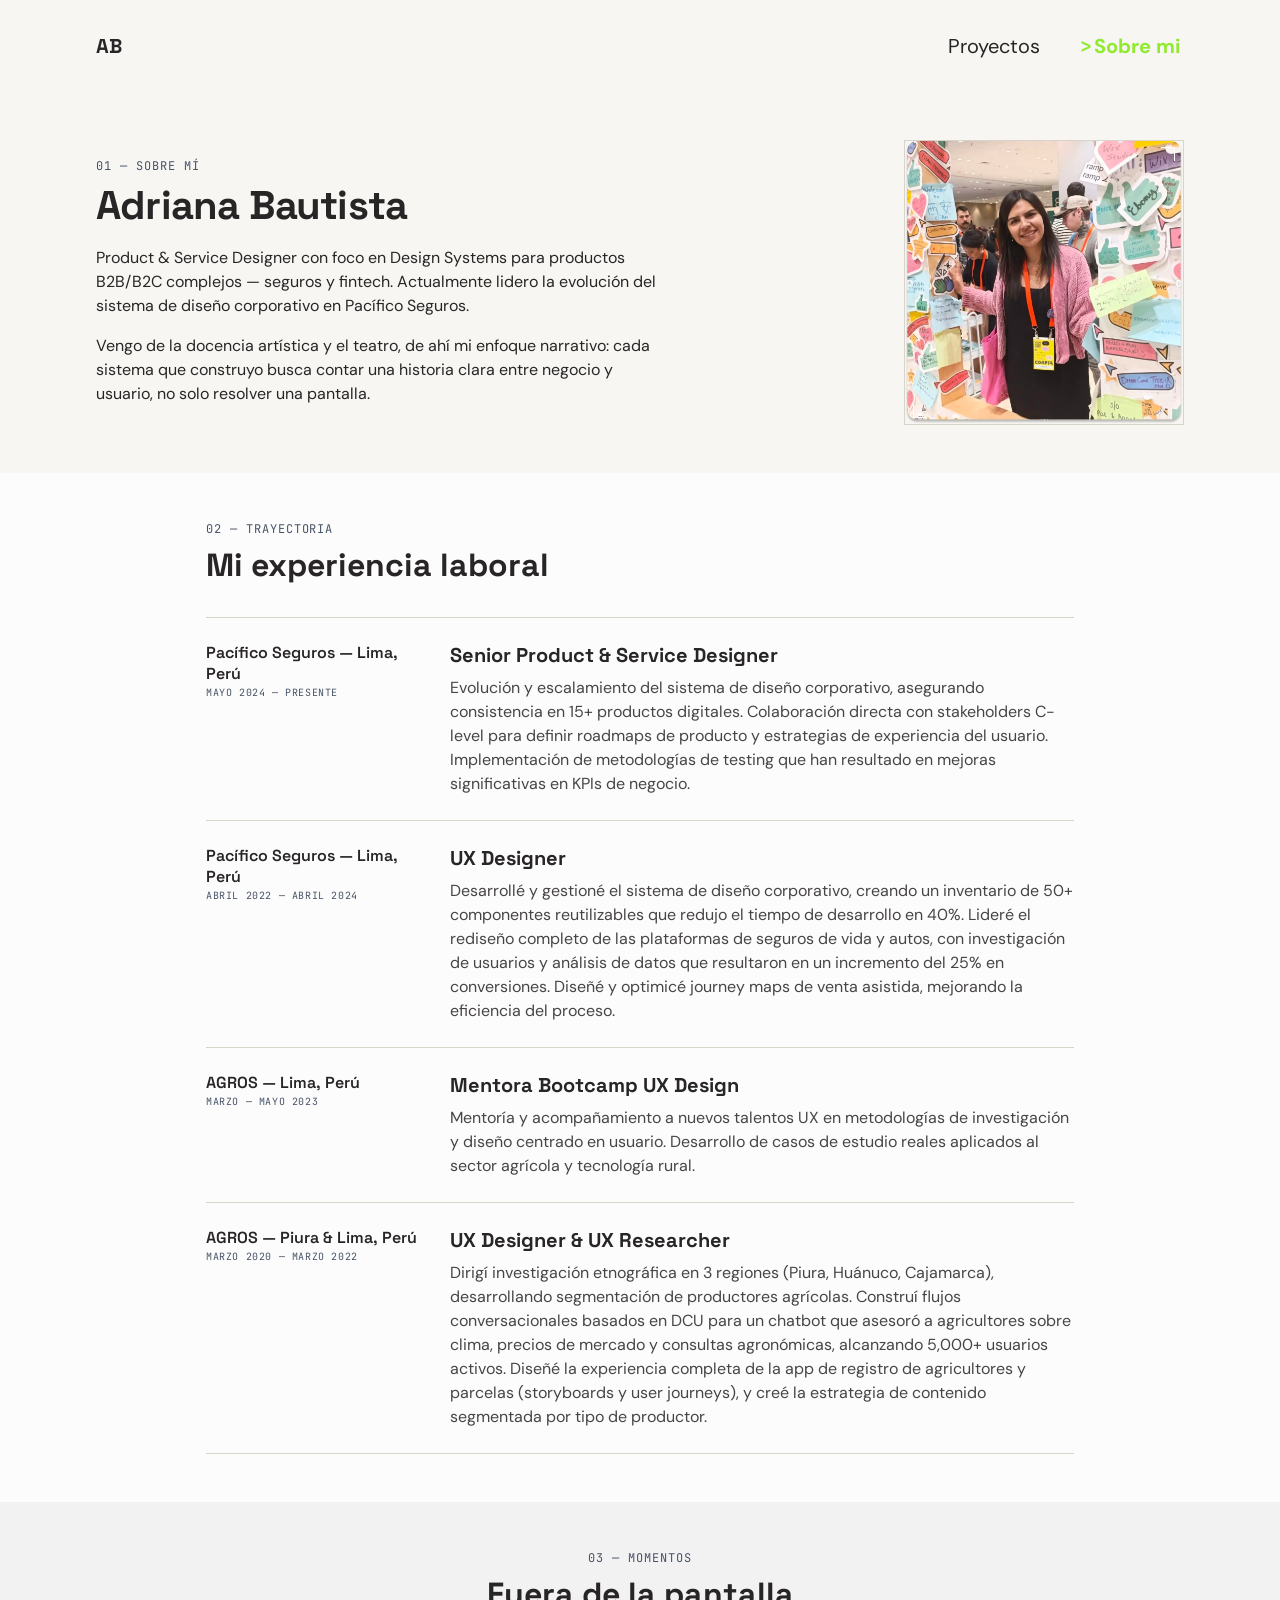
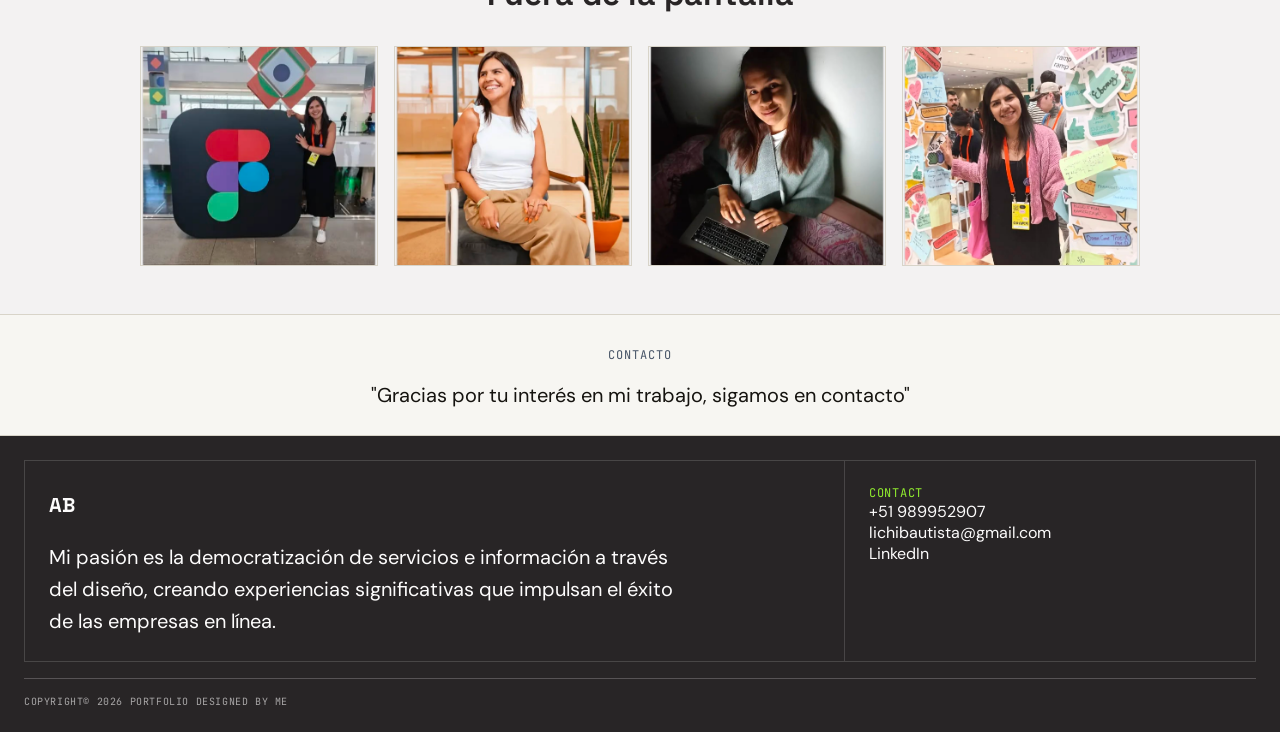
==== commit 65296026: "Add files via upload" ====
--- a/index.html
+++ b/index.html
@@ -5,8 +5,8 @@
   <meta name="viewport" content="width=device-width, initial-scale=1.0" />
   <title>Sobre mí — Adriana Bautista</title>
   <link rel="icon" type="image/svg+xml" href="favicon.svg" />
-  <link rel="stylesheet" href="tokens.css?v=13" />
-  <link rel="stylesheet" href="styles.css?v=13" />
+  <link rel="stylesheet" href="tokens.css?v=17" />
+  <link rel="stylesheet" href="styles.css?v=17" />
 </head>
 <body>
 
@@ -166,6 +166,6 @@
 
   <button class="floating-avatar" id="floating-avatar" aria-label="Volver al inicio de la página" type="button">AB</button>
 
-  <script src="main.js?v=13"></script>
+  <script src="main.js?v=17"></script>
 </body>
 </html>
--- a/styles.css
+++ b/styles.css
@@ -186,7 +186,7 @@
   font-size: var(--font-size-xs);
   text-transform: uppercase;
   letter-spacing: 0.06em;
-  opacity: 0.5;
+  color: var(--gray-600);
 }
 
 .case-breadcrumb a {
@@ -238,7 +238,7 @@
   font-size: var(--font-size-xs);
   text-transform: uppercase;
   letter-spacing: 0.08em;
-  opacity: 0.5;
+  color: var(--gray-600);
 }
 
 .case-hero__title {
@@ -275,7 +275,7 @@
   font-size: 10px;
   text-transform: uppercase;
   letter-spacing: 0.06em;
-  opacity: 0.5;
+  color: var(--gray-600);
 }
 
 .case-hero__meta-value {
@@ -375,7 +375,7 @@
   font-family: var(--font-mono);
   font-size: 10px;
   text-align: center;
-  opacity: 0.5;
+  color: var(--gray-600);
 }
 
 .case-proto-link {
@@ -439,7 +439,7 @@
   font-size: var(--font-size-xs);
   text-transform: uppercase;
   letter-spacing: 0.08em;
-  opacity: 0.5;
+  color: var(--gray-600);
 }
 
 @media (max-width: 768px) {
@@ -493,7 +493,7 @@
   font-size: var(--font-size-xs);
   text-transform: uppercase;
   letter-spacing: 0.08em;
-  opacity: 0.55;
+  color: var(--gray-600);
   text-align: center;
   margin: 0 auto;
   animation: hero-rise var(--duration-slow) var(--easing-standard) both;
@@ -591,7 +591,7 @@
   font-size: 10px;
   text-transform: uppercase;
   letter-spacing: 0.06em;
-  opacity: 0.5;
+  color: var(--gray-600);
 }
 
 .hero-b__spec-value {
@@ -649,7 +649,7 @@
   left: 8px;
   font-family: var(--font-mono);
   font-size: 9px;
-  opacity: 0.4;
+  color: var(--gray-600);
   z-index: 2;
 }
 
@@ -685,7 +685,7 @@
   font-size: 10px;
   text-transform: uppercase;
   letter-spacing: 0.06em;
-  opacity: 0.5;
+  color: var(--gray-600);
   padding: var(--space-8) 0;
   transition: opacity var(--duration-fast) var(--easing-standard);
 }
@@ -745,7 +745,7 @@
   font-size: var(--font-size-xs);
   text-transform: uppercase;
   letter-spacing: 0.08em;
-  opacity: 0.5;
+  color: var(--gray-600);
 }
 
 .quote-panel {
@@ -883,7 +883,7 @@
   font-size: var(--font-size-xs);
   text-transform: uppercase;
   letter-spacing: 0.08em;
-  opacity: 0.5;
+  color: var(--gray-600);
 }
 
 .projects-section__title {
@@ -906,16 +906,8 @@
   background: var(--color-accent-lime);
 }
 
-.projects-grid {
-  display: grid;
-  grid-template-columns: repeat(auto-fit, minmax(320px, 1fr));
-  gap: var(--space-24);
-  width: 100%;
-  margin-top: var(--space-32);
-}
-
 /* ==========================================================================
-   CAROUSEL — resto de proyectos, más allá de los 3 destacados. Scroll-snap
+   CAROUSEL — resto de proyectos, más allá de los destacados. Scroll-snap
    nativo (drag/swipe gratis en touch y trackpad), flechas para affordance
    visible en desktop. Mismo lenguaje visual que project-card, sin librería.
    ========================================================================== */
@@ -1151,54 +1143,27 @@
 }
 
 /* ==========================================================================
-   CASO DESTACADO — un solo proyecto con jerarquía distinta, mismo
-   componente base (.project-card). Layout horizontal (no vertical como el
-   resto) porque al ocupar el ancho completo de .projects-anchors necesita
-   usar ese espacio con intención, no dejarlo vacío. El corner mark ya
-   existe como hover-only en .project-card (línea ~1009) — acá queda
-   permanentemente visible en vez de inventar un lenguaje visual nuevo.
-   Von Restorff funciona por contraste: por eso es 1 sobre 6 proyectos
-   totales, no 2 o 3 — más de un tercio del set "destacado" deja de leerse
-   como excepción.
+   CASOS DESTACADOS — misma anatomía de card que el resto del sitio, cero
+   componente nuevo. El único modificador es el corner mark permanente
+   (ya existe como hover-only en .project-card, línea ~1009) y el badge
+   sólido — nada de tamaño de imagen ni tipografía distinta. Dos casos con
+   peso IGUAL entre sí (ninguno es "más" que el otro), contrastando contra
+   las 4 cards del carrusel (Von Restorff: 2 de 6 sigue siendo minoría
+   clara). Grid de 2 columnas le da a cada card su propio ancho acotado —
+   así se evita el bug de card estirándose a todo el viewport que tuvimos
+   con la versión de 1 sola.
    ========================================================================== */
 
 .projects-anchors {
-  display: flex;
-  flex-direction: column;
+  display: grid;
+  grid-template-columns: repeat(2, minmax(0, 1fr));
   gap: var(--space-24);
   width: 100%;
   margin-top: var(--space-32);
 }
 
-.project-card--anchor-primary {
-  flex-direction: row;
-  align-items: center;
-  padding: var(--space-32);
-  gap: var(--space-32);
-}
-
-.project-card__anchor-body {
-  display: flex;
-  flex-direction: column;
-  gap: var(--space-16);
-  flex: 1;
-  min-width: 0;
-  max-width: 640px;
-}
-
-.project-card--anchor-primary .project-card__title {
-  font-size: var(--font-size-2xl);
-  line-height: var(--line-height-md);
-}
-
-.project-card--anchor-primary .project-card__image-wrapper {
-  flex: 0 0 280px;
-  height: 280px;
-  justify-content: center;
-}
-
-.project-card--anchor-primary::before,
-.project-card--anchor-primary::after {
+.project-card--featured::before,
+.project-card--featured::after {
   opacity: 1;
 }
 
@@ -1219,17 +1184,8 @@
 }
 
 @media (max-width: 768px) {
-  .project-card--anchor-primary {
-    flex-direction: column;
-    align-items: stretch;
-  }
-  .project-card__anchor-body {
-    max-width: 100%;
-  }
-  .project-card--anchor-primary .project-card__image-wrapper {
-    flex: none;
-    width: 100%;
-    height: 200px;
+  .projects-anchors {
+    grid-template-columns: 1fr;
   }
 }
 
@@ -1251,7 +1207,7 @@
   font-size: var(--font-size-xs);
   text-transform: uppercase;
   letter-spacing: 0.08em;
-  opacity: 0.5;
+  color: var(--gray-600);
 }
 
 .tools-section__title {
@@ -1355,7 +1311,7 @@
 }
 
 .stack-card:hover .stack-card__used-for {
-  opacity: 0.5;
+  color: var(--gray-600);
   max-height: 20px;
 }
 
@@ -1428,7 +1384,7 @@
   font-size: var(--font-size-xs);
   text-transform: uppercase;
   letter-spacing: 0.08em;
-  opacity: 0.5;
+  color: var(--gray-600);
   margin-bottom: var(--space-8);
 }
 
@@ -1633,10 +1589,6 @@
     gap: var(--space-16);
   }
 
-  .projects-grid {
-    grid-template-columns: 1fr;
-  }
-
   .project-card {
     flex-direction: column;
   }
@@ -1670,7 +1622,7 @@
   font-size: var(--font-size-xs);
   text-transform: uppercase;
   letter-spacing: 0.08em;
-  opacity: 0.5;
+  color: var(--gray-600);
   margin-bottom: var(--space-8);
 }
 
@@ -1740,7 +1692,7 @@
   font-size: var(--font-size-xs);
   text-transform: uppercase;
   letter-spacing: 0.08em;
-  opacity: 0.5;
+  color: var(--gray-600);
 }
 
 .timeline-section__title {
@@ -1779,7 +1731,7 @@
   font-size: 10px;
   text-transform: uppercase;
   letter-spacing: 0.06em;
-  opacity: 0.5;
+  color: var(--gray-600);
 }
 
 .timeline-entry__role {
@@ -1807,7 +1759,7 @@
   font-size: var(--font-size-xs);
   text-transform: uppercase;
   letter-spacing: 0.08em;
-  opacity: 0.5;
+  color: var(--gray-600);
   text-align: center;
   display: block;
 }
